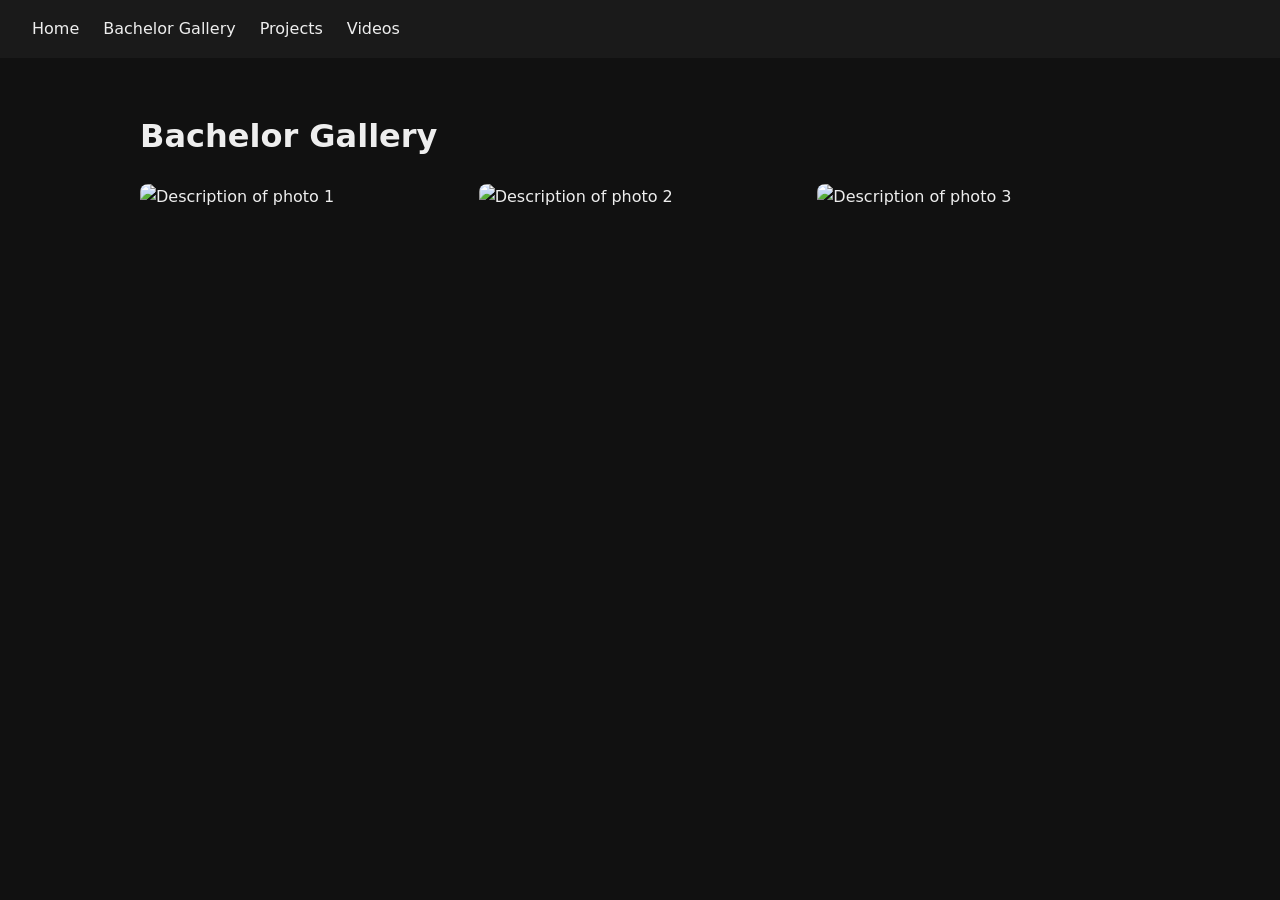
==== gallery.html @ 777e1914 "Add starter portfolio site with home, gallery, projects and videos pages" ====
<!DOCTYPE html>
<html lang="en">
<head>
  <meta charset="UTF-8">
  <meta name="viewport" content="width=device-width, initial-scale=1.0">
  <title>Bachelor Gallery</title>
  <link rel="stylesheet" href="style.css">
</head>
<body>
  <nav>
    <a href="index.html">Home</a>
    <a href="gallery.html">Bachelor Gallery</a>
    <a href="projects.html">Projects</a>
    <a href="videos.html">Videos</a>
  </nav>
  <main>
    <h1>Bachelor Gallery</h1>
    <div class="grid">
      <!-- Add your photos to the images/ folder, then add one line per photo -->
      <img src="images/photo1.jpg" alt="Description of photo 1">
      <img src="images/photo2.jpg" alt="Description of photo 2">
      <img src="images/photo3.jpg" alt="Description of photo 3">
    </div>
  </main>
</body>
</html>
---- style.css ----
body {
  font-family: system-ui, sans-serif;
  margin: 0;
  background: #111;
  color: #eee;
  line-height: 1.6;
}
nav {
  display: flex;
  gap: 1.5rem;
  padding: 1rem 2rem;
  background: #1a1a1a;
  position: sticky;
  top: 0;
}
nav a { color: #eee; text-decoration: none; }
nav a:hover { color: #6cf; }
main { max-width: 1000px; margin: 0 auto; padding: 2rem; }
.grid {
  display: grid;
  grid-template-columns: repeat(auto-fill, minmax(260px, 1fr));
  gap: 1rem;
}
.grid img { width: 100%; border-radius: 8px; display: block; }
.videos iframe { width: 100%; aspect-ratio: 16 / 9; border: 0; border-radius: 8px; }
.card { background: #1a1a1a; padding: 1.5rem; border-radius: 8px; margin-bottom: 1rem; }
a { color: #6cf; }
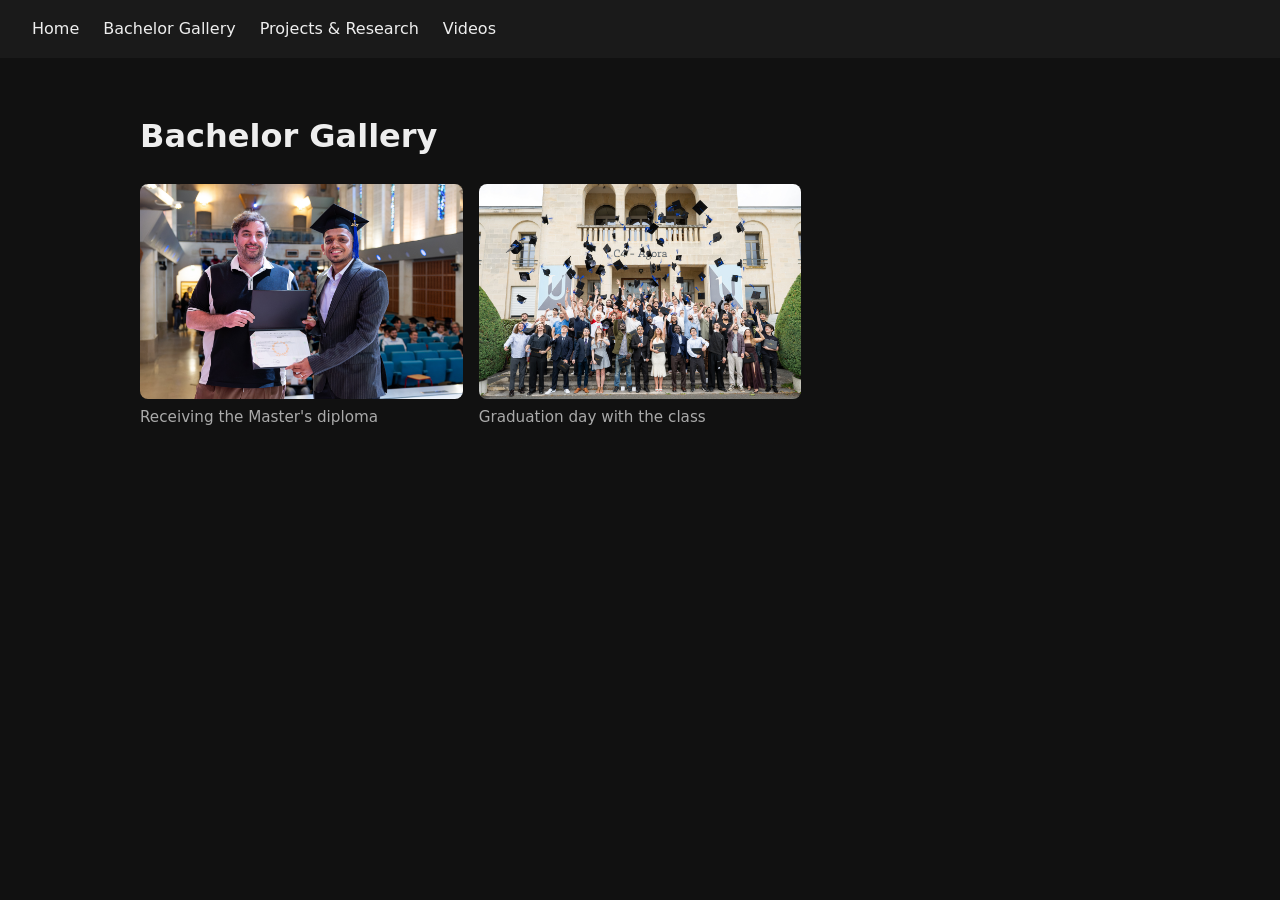
==== commit 5ef99940: "Add profile, links, photos, publications and experience Co-Authored-By: Claude Haiku 5.5 <noreply@an" ====
--- a/gallery.html
+++ b/gallery.html
@@ -10,16 +10,20 @@
   <nav>
     <a href="index.html">Home</a>
     <a href="gallery.html">Bachelor Gallery</a>
-    <a href="projects.html">Projects</a>
+    <a href="projects.html">Projects & Research</a>
     <a href="videos.html">Videos</a>
   </nav>
   <main>
     <h1>Bachelor Gallery</h1>
     <div class="grid">
-      <!-- Add your photos to the images/ folder, then add one line per photo -->
-      <img src="images/photo1.jpg" alt="Description of photo 1">
-      <img src="images/photo2.jpg" alt="Description of photo 2">
-      <img src="images/photo3.jpg" alt="Description of photo 3">
+      <figure>
+        <img src="images/graduation-certificate.jpg" alt="Rohin receiving his Master's diploma">
+        <figcaption>Receiving the Master's diploma</figcaption>
+      </figure>
+      <figure>
+        <img src="images/graduation-class.jpg" alt="Graduating class throwing caps in front of the C4 Agora building">
+        <figcaption>Graduation day with the class</figcaption>
+      </figure>
     </div>
   </main>
 </body>
--- a/style.css
+++ b/style.css
@@ -7,6 +7,7 @@
 }
 nav {
   display: flex;
+  flex-wrap: wrap;
   gap: 1.5rem;
   padding: 1rem 2rem;
   background: #1a1a1a;
@@ -22,6 +23,18 @@
   gap: 1rem;
 }
 .grid img { width: 100%; border-radius: 8px; display: block; }
+figure { margin: 0; }
+figcaption { color: #aaa; font-size: 0.95rem; margin-top: 0.4rem; }
 .videos iframe { width: 100%; aspect-ratio: 16 / 9; border: 0; border-radius: 8px; }
 .card { background: #1a1a1a; padding: 1.5rem; border-radius: 8px; margin-bottom: 1rem; }
+.links { list-style: none; padding: 0; display: flex; flex-wrap: wrap; gap: 1rem; }
+.button {
+  display: inline-block;
+  background: #6cf;
+  color: #111;
+  padding: 0.6rem 1.2rem;
+  border-radius: 6px;
+  text-decoration: none;
+  font-weight: 600;
+}
 a { color: #6cf; }
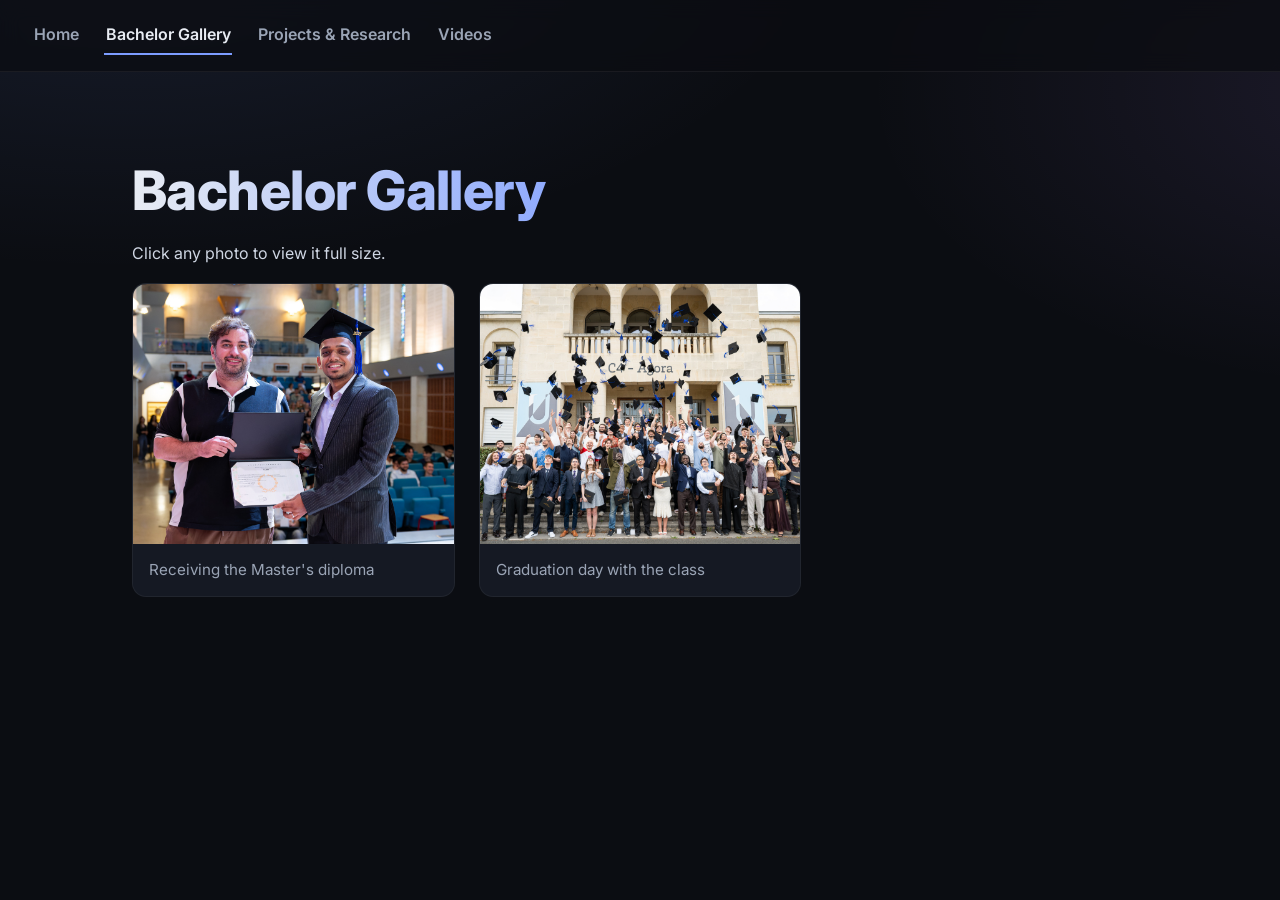
==== commit f6db2527: "Add modern theme and click-to-enlarge gallery Co-Authored-By: Claude Haiku 5.5 <noreply@anthropic.co" ====
--- a/gallery.html
+++ b/gallery.html
@@ -9,22 +9,49 @@
 <body>
   <nav>
     <a href="index.html">Home</a>
-    <a href="gallery.html">Bachelor Gallery</a>
+    <a href="gallery.html" aria-current="page">Bachelor Gallery</a>
     <a href="projects.html">Projects & Research</a>
     <a href="videos.html">Videos</a>
   </nav>
   <main>
     <h1>Bachelor Gallery</h1>
+    <p>Click any photo to view it full size.</p>
     <div class="grid">
       <figure>
-        <img src="images/graduation-certificate.jpg" alt="Rohin receiving his Master's diploma">
+        <img src="images/graduation-certificate.jpg" alt="Rohin receiving his Master's diploma" data-caption="Receiving the Master's diploma">
         <figcaption>Receiving the Master's diploma</figcaption>
       </figure>
       <figure>
-        <img src="images/graduation-class.jpg" alt="Graduating class throwing caps in front of the C4 Agora building">
+        <img src="images/graduation-class.jpg" alt="Graduating class throwing caps in front of the C4 Agora building" data-caption="Graduation day with the class">
         <figcaption>Graduation day with the class</figcaption>
       </figure>
     </div>
   </main>
+
+  <dialog class="lightbox" id="lightbox">
+    <button class="lightbox-close" aria-label="Close">&times;</button>
+    <img id="lightbox-img" src="" alt="">
+    <p id="lightbox-caption"></p>
+  </dialog>
+
+  <script>
+    const dialog = document.getElementById("lightbox");
+    const bigImg = document.getElementById("lightbox-img");
+    const caption = document.getElementById("lightbox-caption");
+
+    document.querySelectorAll(".grid img").forEach((img) => {
+      img.addEventListener("click", () => {
+        bigImg.src = img.src;
+        bigImg.alt = img.alt;
+        caption.textContent = img.dataset.caption || "";
+        dialog.showModal();
+      });
+    });
+
+    dialog.querySelector(".lightbox-close").addEventListener("click", () => dialog.close());
+    dialog.addEventListener("click", (e) => {
+      if (e.target === dialog) dialog.close();
+    });
+  </script>
 </body>
 </html>
--- a/style.css
+++ b/style.css
@@ -1,40 +1,216 @@
+@import url("https://fonts.googleapis.com/css2?family=Inter:wght@400;600;800&display=swap");
+
+:root {
+  --bg: #0b0d12;
+  --surface: #151923;
+  --surface-2: #1d2330;
+  --text: #e8ecf3;
+  --muted: #9aa4b5;
+  --accent: #7c9cff;
+  --accent-2: #b48cff;
+  --radius: 14px;
+}
+
+* { box-sizing: border-box; }
+
 body {
-  font-family: system-ui, sans-serif;
+  font-family: "Inter", system-ui, sans-serif;
   margin: 0;
-  background: #111;
-  color: #eee;
-  line-height: 1.6;
-}
+  background:
+    radial-gradient(1200px 600px at 10% -10%, rgba(124, 156, 255, 0.12), transparent 60%),
+    radial-gradient(900px 500px at 110% 10%, rgba(180, 140, 255, 0.10), transparent 60%),
+    var(--bg);
+  color: var(--text);
+  line-height: 1.7;
+  min-height: 100vh;
+}
+
+/* Navigation */
 nav {
   display: flex;
   flex-wrap: wrap;
-  gap: 1.5rem;
+  align-items: center;
+  gap: 0.5rem 1.5rem;
   padding: 1rem 2rem;
-  background: #1a1a1a;
+  background: rgba(11, 13, 18, 0.75);
+  backdrop-filter: blur(10px);
+  border-bottom: 1px solid rgba(255, 255, 255, 0.06);
   position: sticky;
   top: 0;
-}
-nav a { color: #eee; text-decoration: none; }
-nav a:hover { color: #6cf; }
-main { max-width: 1000px; margin: 0 auto; padding: 2rem; }
+  z-index: 10;
+}
+nav a {
+  color: var(--muted);
+  text-decoration: none;
+  font-weight: 600;
+  padding: 0.3rem 0.1rem;
+  border-bottom: 2px solid transparent;
+  transition: color 0.2s, border-color 0.2s;
+}
+nav a:hover, nav a[aria-current="page"] {
+  color: var(--text);
+  border-bottom-color: var(--accent);
+}
+
+main {
+  max-width: 1080px;
+  margin: 0 auto;
+  padding: 3rem 2rem 4rem;
+}
+
+h1, h2, h3 { line-height: 1.25; letter-spacing: -0.01em; }
+h1 {
+  font-size: clamp(2.2rem, 5vw, 3.4rem);
+  font-weight: 800;
+  background: linear-gradient(90deg, var(--text), var(--accent), var(--accent-2));
+  -webkit-background-clip: text;
+  background-clip: text;
+  color: transparent;
+  margin-bottom: 0.4rem;
+}
+h2 {
+  font-size: 1.5rem;
+  margin-top: 3rem;
+  padding-bottom: 0.5rem;
+  border-bottom: 1px solid rgba(255, 255, 255, 0.08);
+}
+h3 { font-size: 1.15rem; margin: 0 0 0.4rem; }
+p, li { color: #cfd6e3; }
+ul { padding-left: 1.2rem; }
+li { margin-bottom: 0.4rem; }
+strong { color: var(--text); }
+
+a { color: var(--accent); }
+
+/* Links row on home */
+.links {
+  list-style: none;
+  padding: 0;
+  display: flex;
+  flex-wrap: wrap;
+  gap: 0.75rem;
+  margin-top: 1rem;
+}
+.links a,
+.button {
+  display: inline-block;
+  padding: 0.6rem 1.2rem;
+  border-radius: 999px;
+  border: 1px solid rgba(124, 156, 255, 0.35);
+  background: rgba(124, 156, 255, 0.08);
+  color: var(--text);
+  text-decoration: none;
+  font-weight: 600;
+  transition: transform 0.15s, background 0.2s, border-color 0.2s;
+}
+.links a:hover,
+.button:hover {
+  transform: translateY(-2px);
+  background: rgba(124, 156, 255, 0.18);
+  border-color: var(--accent);
+}
+.button {
+  background: linear-gradient(90deg, var(--accent), var(--accent-2));
+  border: none;
+  color: #0b0d12;
+}
+.button:hover { background: linear-gradient(90deg, var(--accent-2), var(--accent)); color: #0b0d12; }
+
+/* Gallery */
 .grid {
   display: grid;
-  grid-template-columns: repeat(auto-fill, minmax(260px, 1fr));
-  gap: 1rem;
-}
-.grid img { width: 100%; border-radius: 8px; display: block; }
-figure { margin: 0; }
-figcaption { color: #aaa; font-size: 0.95rem; margin-top: 0.4rem; }
-.videos iframe { width: 100%; aspect-ratio: 16 / 9; border: 0; border-radius: 8px; }
-.card { background: #1a1a1a; padding: 1.5rem; border-radius: 8px; margin-bottom: 1rem; }
-.links { list-style: none; padding: 0; display: flex; flex-wrap: wrap; gap: 1rem; }
-.button {
-  display: inline-block;
-  background: #6cf;
-  color: #111;
-  padding: 0.6rem 1.2rem;
-  border-radius: 6px;
-  text-decoration: none;
-  font-weight: 600;
-}
-a { color: #6cf; }
+  grid-template-columns: repeat(auto-fill, minmax(280px, 1fr));
+  gap: 1.5rem;
+}
+figure {
+  margin: 0;
+  background: var(--surface);
+  border-radius: var(--radius);
+  overflow: hidden;
+  border: 1px solid rgba(255, 255, 255, 0.05);
+  transition: transform 0.2s, box-shadow 0.2s;
+}
+figure:hover { transform: translateY(-4px); box-shadow: 0 12px 30px rgba(0, 0, 0, 0.4); }
+.grid img {
+  width: 100%;
+  height: 260px;
+  object-fit: cover;
+  display: block;
+  cursor: zoom-in;
+}
+figcaption {
+  color: var(--muted);
+  font-size: 0.95rem;
+  padding: 0.8rem 1rem;
+}
+
+/* Lightbox */
+dialog.lightbox {
+  border: none;
+  padding: 0;
+  background: transparent;
+  max-width: 96vw;
+  max-height: 94vh;
+}
+dialog.lightbox::backdrop { background: rgba(5, 6, 10, 0.92); }
+dialog.lightbox img {
+  display: block;
+  max-width: 96vw;
+  max-height: 88vh;
+  border-radius: 10px;
+  box-shadow: 0 20px 60px rgba(0, 0, 0, 0.6);
+}
+dialog.lightbox p {
+  text-align: center;
+  color: var(--muted);
+  margin: 0.6rem 0 0;
+  font-size: 0.95rem;
+}
+.lightbox-close {
+  position: fixed;
+  top: 1rem;
+  right: 1.2rem;
+  background: rgba(255, 255, 255, 0.1);
+  border: none;
+  color: #fff;
+  font-size: 1.6rem;
+  width: 44px;
+  height: 44px;
+  border-radius: 50%;
+  cursor: pointer;
+}
+.lightbox-close:hover { background: rgba(255, 255, 255, 0.2); }
+
+/* Videos */
+.videos iframe {
+  width: 100%;
+  aspect-ratio: 16 / 9;
+  border: 0;
+  border-radius: var(--radius);
+}
+
+/* Cards (projects) */
+.card {
+  background: var(--surface);
+  border: 1px solid rgba(255, 255, 255, 0.05);
+  padding: 1.5rem 1.75rem;
+  border-radius: var(--radius);
+  margin-bottom: 1rem;
+  transition: border-color 0.2s, transform 0.2s;
+}
+.card:hover { border-color: rgba(124, 156, 255, 0.35); transform: translateY(-2px); }
+.card p:last-child { margin-bottom: 0; }
+
+footer {
+  text-align: center;
+  color: var(--muted);
+  font-size: 0.9rem;
+  padding: 2rem;
+  border-top: 1px solid rgba(255, 255, 255, 0.06);
+}
+
+@media (max-width: 600px) {
+  nav { padding: 0.9rem 1.2rem; gap: 0.4rem 1rem; }
+  main { padding: 2rem 1.2rem 3rem; }
+  .grid img { height: 220px; }
+}
